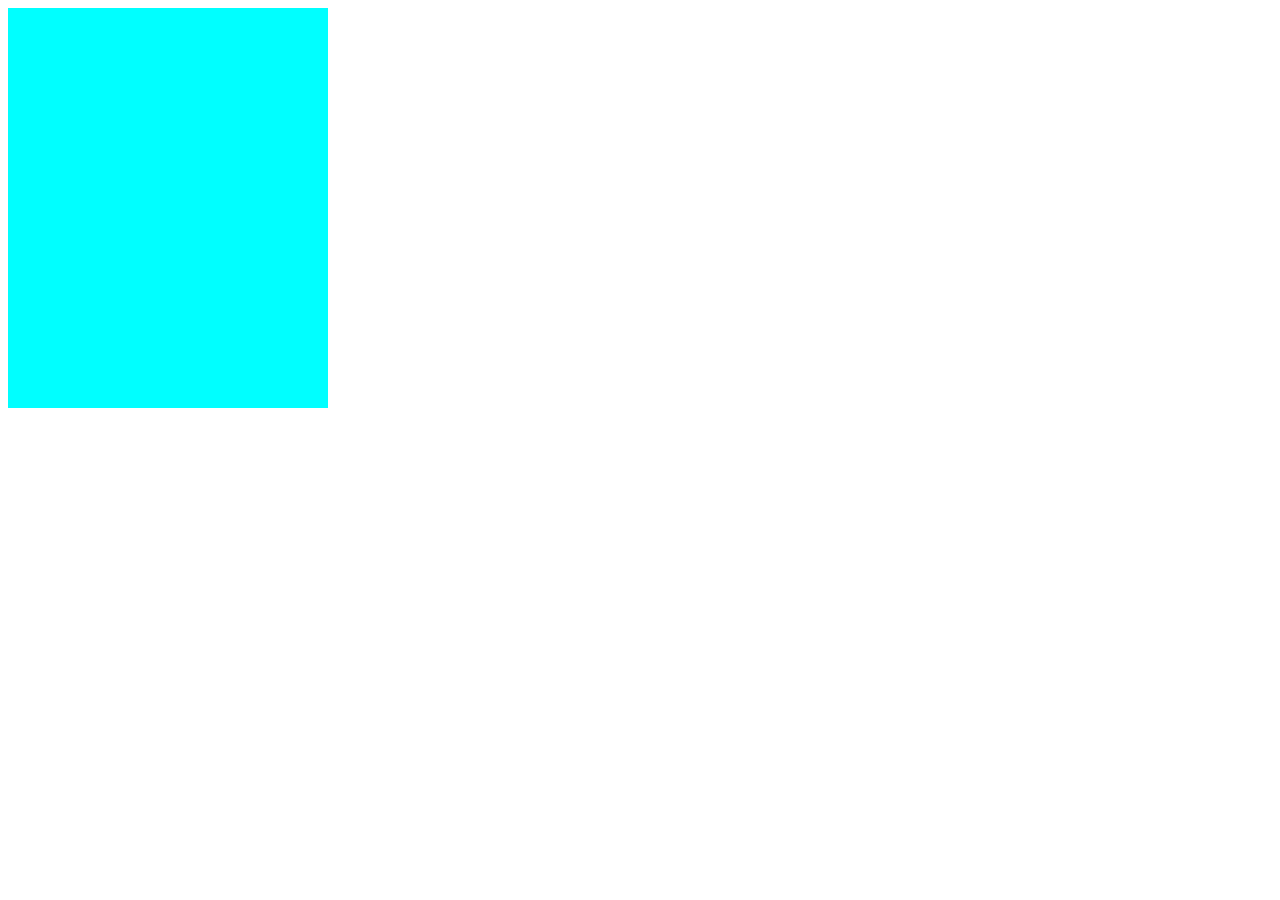
==== p1-linkedin-resume-templates/index.html @ e0417543 "Raju Instruction doc completed and made some changes in harsha and prudvi docs" ====
<!DOCTYPE html>
<html lang="en">

<head>
    <meta charset="UTF-8">
    <meta name="viewport" content="width=device-width, initial-scale=1.0">
    <title>Document</title>
    <style>
        .box {
            width: 320px;
            aspect-ratio: 32/40;
            background-color: aqua;
        }
    </style>
</head>

<body>
    <div class="box">

    </div>
</body>

</html>
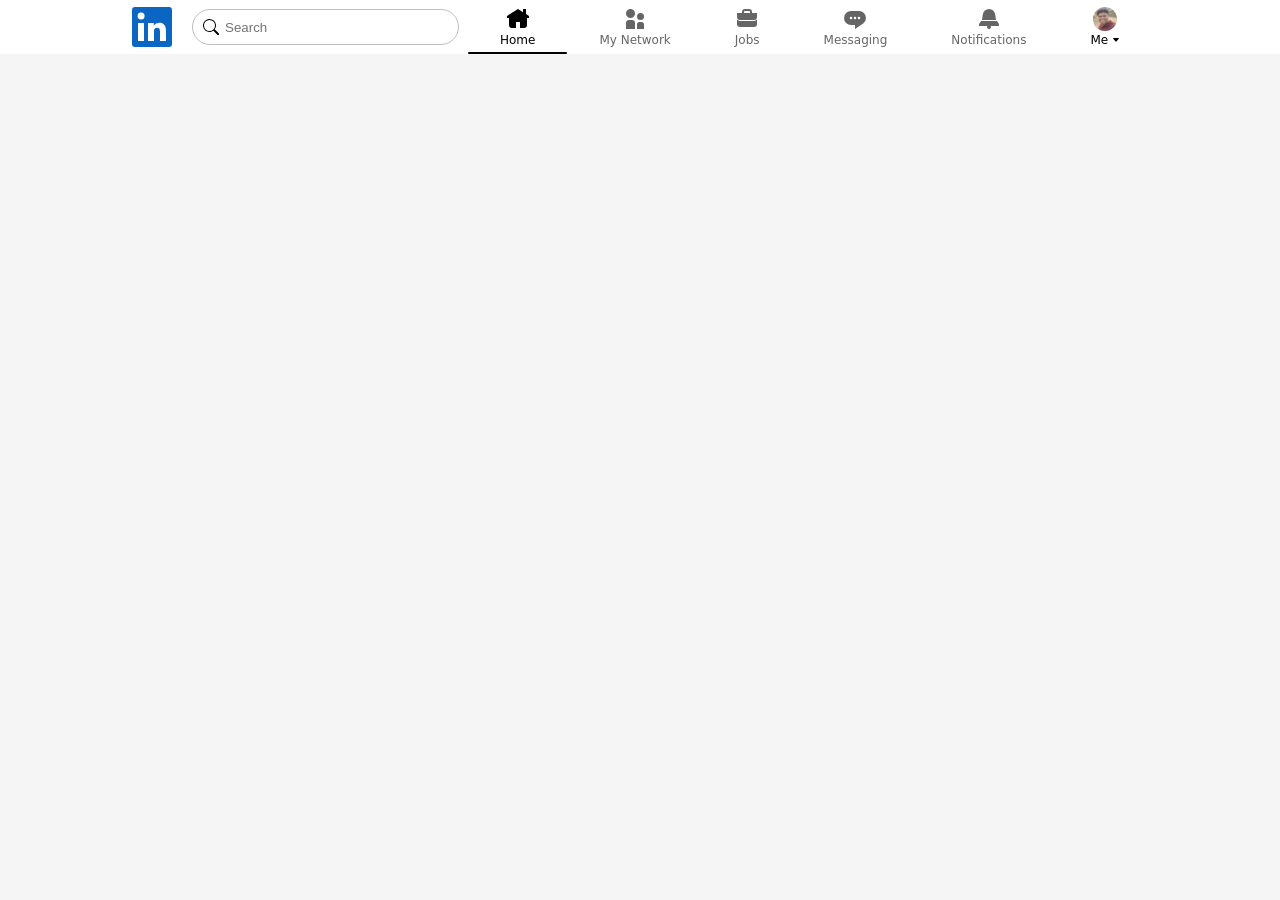
==== commit 124fdba2: "Header Completed" ====
--- a/p1-linkedin-resume-templates/index.html
+++ b/p1-linkedin-resume-templates/index.html
@@ -4,20 +4,85 @@
 <head>
     <meta charset="UTF-8">
     <meta name="viewport" content="width=device-width, initial-scale=1.0">
-    <title>Document</title>
-    <style>
-        .box {
-            width: 320px;
-            aspect-ratio: 32/40;
-            background-color: aqua;
-        }
-    </style>
+    <title>LinkedIn</title>
+    <link rel="stylesheet" href="styles/global.css">
+    <link rel="stylesheet" href="styles/header.css">
 </head>
 
 <body>
-    <div class="box">
-
-    </div>
+    <header class="linkedin-header">
+        <div class="logo-search-container">
+            <svg xmlns="http://www.w3.org/2000/svg" viewBox="0 0 24 24" data-supported-dps="24x24"
+                fill="rgb(10, 102, 194)" class="mercado-match" width="48" height="48" focusable="false">
+                <path
+                    d="M20.5 2h-17A1.5 1.5 0 002 3.5v17A1.5 1.5 0 003.5 22h17a1.5 1.5 0 001.5-1.5v-17A1.5 1.5 0 0020.5 2zM8 19H5v-9h3zM6.5 8.25A1.75 1.75 0 118.3 6.5a1.78 1.78 0 01-1.8 1.75zM19 19h-3v-4.74c0-1.42-.6-1.93-1.38-1.93A1.74 1.74 0 0013 14.19a.66.66 0 000 .14V19h-3v-9h2.9v1.3a3.11 3.11 0 012.7-1.4c1.55 0 3.36.86 3.36 3.66z">
+                </path>
+            </svg>
+            <div class="search-container">
+                <svg xmlns="http://www.w3.org/2000/svg" width="16" height="16" fill="currentColor" class="bi bi-search"
+                    viewBox="0 0 16 16">
+                    <path
+                        d="M11.742 10.344a6.5 6.5 0 1 0-1.397 1.398h-.001q.044.06.098.115l3.85 3.85a1 1 0 0 0 1.415-1.414l-3.85-3.85a1 1 0 0 0-.115-.1zM12 6.5a5.5 5.5 0 1 1-11 0 5.5 5.5 0 0 1 11 0" />
+                </svg>
+                <input type="text" placeholder="Search" class="search-input">
+            </div>
+        </div>
+        <ul class="nav-link-btns">
+            <li class="nav-links">
+                <svg xmlns="http://www.w3.org/2000/svg" viewBox="0 0 24 24" data-supported-dps="24x24"
+                    fill="currentColor" class="mercado-match" width="24" height="24" focusable="false">
+                    <path d="M23 9v2h-2v7a3 3 0 01-3 3h-4v-6h-4v6H6a3 3 0 01-3-3v-7H1V9l11-7 5 3.18V2h3v5.09z"></path>
+                </svg>
+                <span class="nav-link-span">Home</span>
+            </li>
+            <li class="nav-links">
+                <svg xmlns="http://www.w3.org/2000/svg" viewBox="0 0 24 24" data-supported-dps="24x24"
+                    fill="currentColor" class="mercado-match" width="24" height="24" focusable="false">
+                    <path
+                        d="M12 16v6H3v-6a3 3 0 013-3h3a3 3 0 013 3zm5.5-3A3.5 3.5 0 1014 9.5a3.5 3.5 0 003.5 3.5zm1 2h-2a2.5 2.5 0 00-2.5 2.5V22h7v-4.5a2.5 2.5 0 00-2.5-2.5zM7.5 2A4.5 4.5 0 1012 6.5 4.49 4.49 0 007.5 2z">
+                    </path>
+                </svg>
+                <span class="nav-link-span">My Network</span>
+            </li>
+            <li class="nav-links">
+                <svg xmlns="http://www.w3.org/2000/svg" viewBox="0 0 24 24" data-supported-dps="24x24"
+                    fill="currentColor" class="mercado-match" width="24" height="24" focusable="false">
+                    <path
+                        d="M17 6V5a3 3 0 00-3-3h-4a3 3 0 00-3 3v1H2v4a3 3 0 003 3h14a3 3 0 003-3V6zM9 5a1 1 0 011-1h4a1 1 0 011 1v1H9zm10 9a4 4 0 003-1.38V17a3 3 0 01-3 3H5a3 3 0 01-3-3v-4.38A4 4 0 005 14z">
+                    </path>
+                </svg>
+                <span class="nav-link-span">Jobs</span>
+            </li>
+            <li class="nav-links">
+                <svg xmlns="http://www.w3.org/2000/svg" viewBox="0 0 24 24" data-supported-dps="24x24"
+                    fill="currentColor" class="mercado-match" width="24" height="24" focusable="false">
+                    <path
+                        d="M16 4H8a7 7 0 000 14h4v4l8.16-5.39A6.78 6.78 0 0023 11a7 7 0 00-7-7zm-8 8.25A1.25 1.25 0 119.25 11 1.25 1.25 0 018 12.25zm4 0A1.25 1.25 0 1113.25 11 1.25 1.25 0 0112 12.25zm4 0A1.25 1.25 0 1117.25 11 1.25 1.25 0 0116 12.25z">
+                    </path>
+                </svg>
+                <span class="nav-link-span">Messaging</span>
+            </li>
+            <li class="nav-links">
+                <svg xmlns="http://www.w3.org/2000/svg" viewBox="0 0 24 24" data-supported-dps="24x24"
+                    fill="currentColor" class="mercado-match" width="24" height="24" focusable="false">
+                    <path
+                        d="M22 19h-8.28a2 2 0 11-3.44 0H2v-1a4.52 4.52 0 011.17-2.83l1-1.17h15.7l1 1.17A4.42 4.42 0 0122 18zM18.21 7.44A6.27 6.27 0 0012 2a6.27 6.27 0 00-6.21 5.44L5 13h14z">
+                    </path>
+                </svg>
+                <span class="nav-link-span">Notifications</span>
+            </li>
+            <li class="nav-links">
+                <img src="img/praveen-sir-img.jpg" alt="user-icon" class="user-icon">
+                <span class="nav-link-span">Me
+                    <svg xmlns="http://www.w3.org/2000/svg" width="8" height="8" fill="currentColor"
+                        class="bi bi-caret-down-fill" viewBox="0 0 16 16">
+                        <path
+                            d="M7.247 11.14 2.451 5.658C1.885 5.013 2.345 4 3.204 4h9.592a1 1 0 0 1 .753 1.659l-4.796 5.48a1 1 0 0 1-1.506 0z" />
+                    </svg>
+                </span>
+            </li>
+        </ul>
+    </header>
 </body>
 
 </html>
--- a/p1-linkedin-resume-templates/styles/global.css
+++ b/p1-linkedin-resume-templates/styles/global.css
@@ -0,0 +1,25 @@
+:root {
+    --white: white;
+    --grey: rgb(245, 245, 245);
+    --dark-grey: rgb(190, 190, 190);
+    --blue: rgb(10, 102, 194);
+    --black: black;
+}
+
+* {
+    margin: 0;
+    padding: 0;
+    box-sizing: border-box;
+}
+
+body {
+    background-color: var(--grey);
+    font-family: system-ui, -apple-system, BlinkMacSystemFont, 'Segoe UI', Roboto, Oxygen, Ubuntu, Cantarell, 'Open Sans', 'Helvetica Neue', sans-serif;
+}
+
+.buttons {
+    padding: 0.35rem 1rem;
+    border-radius: 32px;
+    font-size: 1rem;
+    font-weight: 600;
+}
--- a/p1-linkedin-resume-templates/styles/header.css
+++ b/p1-linkedin-resume-templates/styles/header.css
@@ -0,0 +1,90 @@
+.linkedin-header {
+    background-color: var(--white);
+    border-bottom: 1px solid var(--grey);
+    display: flex;
+    justify-content: space-between;
+    padding: 0 8rem;
+}
+
+.logo-search-container {
+    display: flex;
+    padding: 0.2rem 0;
+    align-items: center;
+    gap: 1rem;
+}
+
+.mercado-match {
+    cursor: pointer;
+}
+
+.search-container {
+    position: relative;
+}
+
+.bi.bi-search {
+    position: absolute;
+    top: 50%;
+    left: 7%;
+    transform: translate(-50%, -50%);
+}
+
+.search-input {
+    width: 100%;
+    height: 100%;
+    padding: 0.6rem 4rem 0.6rem 2rem;
+    border-radius: 64px;
+    border: 1px solid var(--dark-grey);
+}
+
+.nav-link-btns {
+    display: flex;
+    list-style: none;
+    align-items: center;
+}
+
+.nav-links {
+    display: flex;
+    flex-direction: column;
+    align-items: center;
+    justify-content: center;
+    opacity: 0.6;
+    gap: 0.1rem;
+    height: 100%;
+    padding: 0 2rem;
+    cursor: pointer;
+    transition: all 0.3s ease-in-out;
+}
+
+.nav-links:hover {
+    opacity: 1;
+}
+
+.nav-links:first-child {
+    opacity: 1;
+    position: relative;
+}
+
+.nav-links:first-child::before {
+    content: '';
+    position: absolute;
+    bottom: 0;
+    left: 0;
+    width: 100%;
+    height: 2px;
+    border-radius: 8px;
+    background-color: var(--black);
+}
+
+.nav-links:last-child {
+    opacity: 1;
+}
+
+.user-icon {
+    width: 24px;
+    aspect-ratio: 1/1;
+    border-radius: 50%;
+}
+
+.nav-link-span {
+    font-size: 0.75rem;
+}
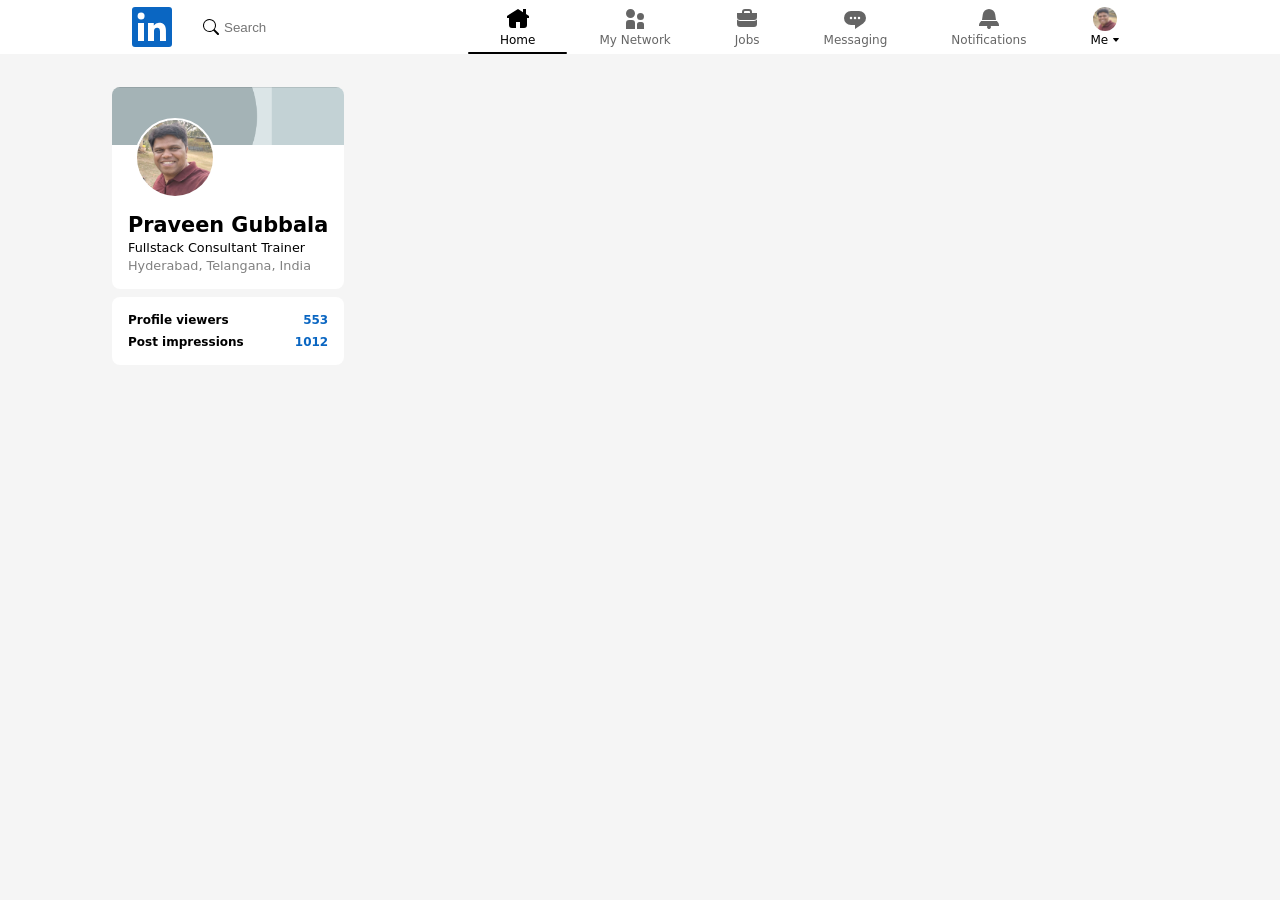
==== commit 101ef080: "user profile section completed and added button styles, global styles" ====
--- a/p1-linkedin-resume-templates/index.html
+++ b/p1-linkedin-resume-templates/index.html
@@ -7,6 +7,7 @@
     <title>LinkedIn</title>
     <link rel="stylesheet" href="styles/global.css">
     <link rel="stylesheet" href="styles/header.css">
+    <link rel="stylesheet" href="styles/index.css">
 </head>
 
 <body>
@@ -72,7 +73,7 @@
                 <span class="nav-link-span">Notifications</span>
             </li>
             <li class="nav-links">
-                <img src="img/praveen-sir-img.jpg" alt="user-icon" class="user-icon">
+                <img src="img/praveen-sir-img.jpg" alt="user-icon" class="nav-user-icon">
                 <span class="nav-link-span">Me
                     <svg xmlns="http://www.w3.org/2000/svg" width="8" height="8" fill="currentColor"
                         class="bi bi-caret-down-fill" viewBox="0 0 16 16">
@@ -83,6 +84,39 @@
             </li>
         </ul>
     </header>
+    <main class="main-section">
+        <section class="user-profile-section">
+            <div class="user-profile">
+                <div class="profile-logo-banner-container">
+                    <a href="user-profile.html">
+                        <img class="profile-banner" src="img/profile-banner.png" alt="">
+                    </a>
+                    <a href="user-profile.html">
+                        <img class="profile-logo" src="img/praveen-sir-img.jpg" alt="">
+                    </a>
+                </div>
+                <a class="profile-details" href="user-profile.html">
+                    <h3 class="profile-user-name">Praveen Gubbala</h3>
+                    <p class="profile-user-role">Fullstack Consultant Trainer</p>
+                    <p class="profile-user-place">Hyderabad, Telangana, India</p>
+                </a>
+            </div>
+            <div class="user-analytics-section">
+                <div class="user-analytics">
+                    <h4 class="analytics-heading">Profile viewers</h4>
+                    <span class="analytics-values">553</span>
+                </div>
+                <div class="user-analytics">
+                    <h4 class="analytics-heading">Post impressions</h4>
+                    <span class="analytics-values">1012</span>
+                </div>
+            </div>
+        </section>
+        <section class="posts-section">
+            <div class="upload-posts-container"></div>
+            <div class="posts-section"></div>
+        </section>
+    </main>
 </body>
 
 </html>
--- a/p1-linkedin-resume-templates/styles/global.css
+++ b/p1-linkedin-resume-templates/styles/global.css
@@ -1,9 +1,10 @@
 :root {
     --white: white;
     --grey: rgb(245, 245, 245);
-    --dark-grey: rgb(190, 190, 190);
+    --border-grey: rgb(220, 220, 220);
     --blue: rgb(10, 102, 194);
     --black: black;
+    --border-radius: 8px;
 }
 
 * {
--- a/p1-linkedin-resume-templates/styles/header.css
+++ b/p1-linkedin-resume-templates/styles/header.css
@@ -1,4 +1,6 @@
 .linkedin-header {
+    position: sticky;
+    top: 0;
     background-color: var(--white);
     border-bottom: 1px solid var(--grey);
     display: flex;
@@ -71,7 +73,7 @@
     left: 0;
     width: 100%;
     height: 2px;
-    border-radius: 8px;
+    border-radius: var(--border-radius);
     background-color: var(--black);
 }
 
@@ -79,7 +81,7 @@
     opacity: 1;
 }
 
-.user-icon {
+.nav-user-icon {
     width: 24px;
     aspect-ratio: 1/1;
     border-radius: 50%;
--- a/p1-linkedin-resume-templates/styles/index.css
+++ b/p1-linkedin-resume-templates/styles/index.css
@@ -0,0 +1,100 @@
+.main-section {
+    padding: 2rem 7rem;
+    display: grid;
+    grid-template-columns: 1fr 3fr 1.5fr;
+    gap: 1.5rem;
+}
+
+.user-profile-section {
+    display: flex;
+    flex-direction: column;
+    justify-content: space-between;
+    gap: 0.5rem;
+}
+
+.user-profile {
+    border-radius: 8px;
+    border: 1px solid var(--dark-grey);
+    background-color: var(--white);
+    overflow: hidden;
+}
+
+.profile-logo-banner-container {
+    position: relative;
+    flex: 1;
+}
+
+.profile-banner {
+    width: 100%;
+    height: 100%;
+}
+
+.profile-logo {
+    width: 80px;
+    aspect-ratio: 1/1;
+    border: 2px solid white;
+    position: absolute;
+    top: 50%;
+    left: 10%;
+    border-radius: 50%;
+}
+
+.profile-details {
+    margin-top: 3rem;
+    padding: 1rem;
+    flex: 2;
+    display: flex;
+    flex-direction: column;
+    gap: 0.2rem;
+    text-decoration: none;
+}
+
+.profile-user-name {
+    font-weight: 600;
+    font-size: 1.3rem;
+    white-space: nowrap;
+    color: var(--black);
+}
+
+.profile-user-role {
+    font-size: 0.8rem;
+    color: var(--black);
+}
+
+.profile-user-place {
+    font-size: 0.8rem;
+    color: grey;
+}
+
+.user-analytics-section {
+    border: 1px solid var(--dark-grey);
+    background-color: var(--white);
+    border-radius: 8px;
+    padding: 1rem;
+    display: flex;
+    justify-content: space-between;
+    flex-direction: column;
+    gap: 8px;
+}
+
+.user-analytics {
+    display: flex;
+    justify-content: space-between;
+    align-items: center;
+}
+
+.user-analytics:hover {
+    text-decoration: underline;
+    cursor: pointer;
+}
+
+.analytics-heading {
+    font-size: 0.75rem;
+    font-weight: 600;
+}
+
+.analytics-values {
+    color: var(--blue);
+    font-size: 0.75rem;
+    font-weight: 600;
+}
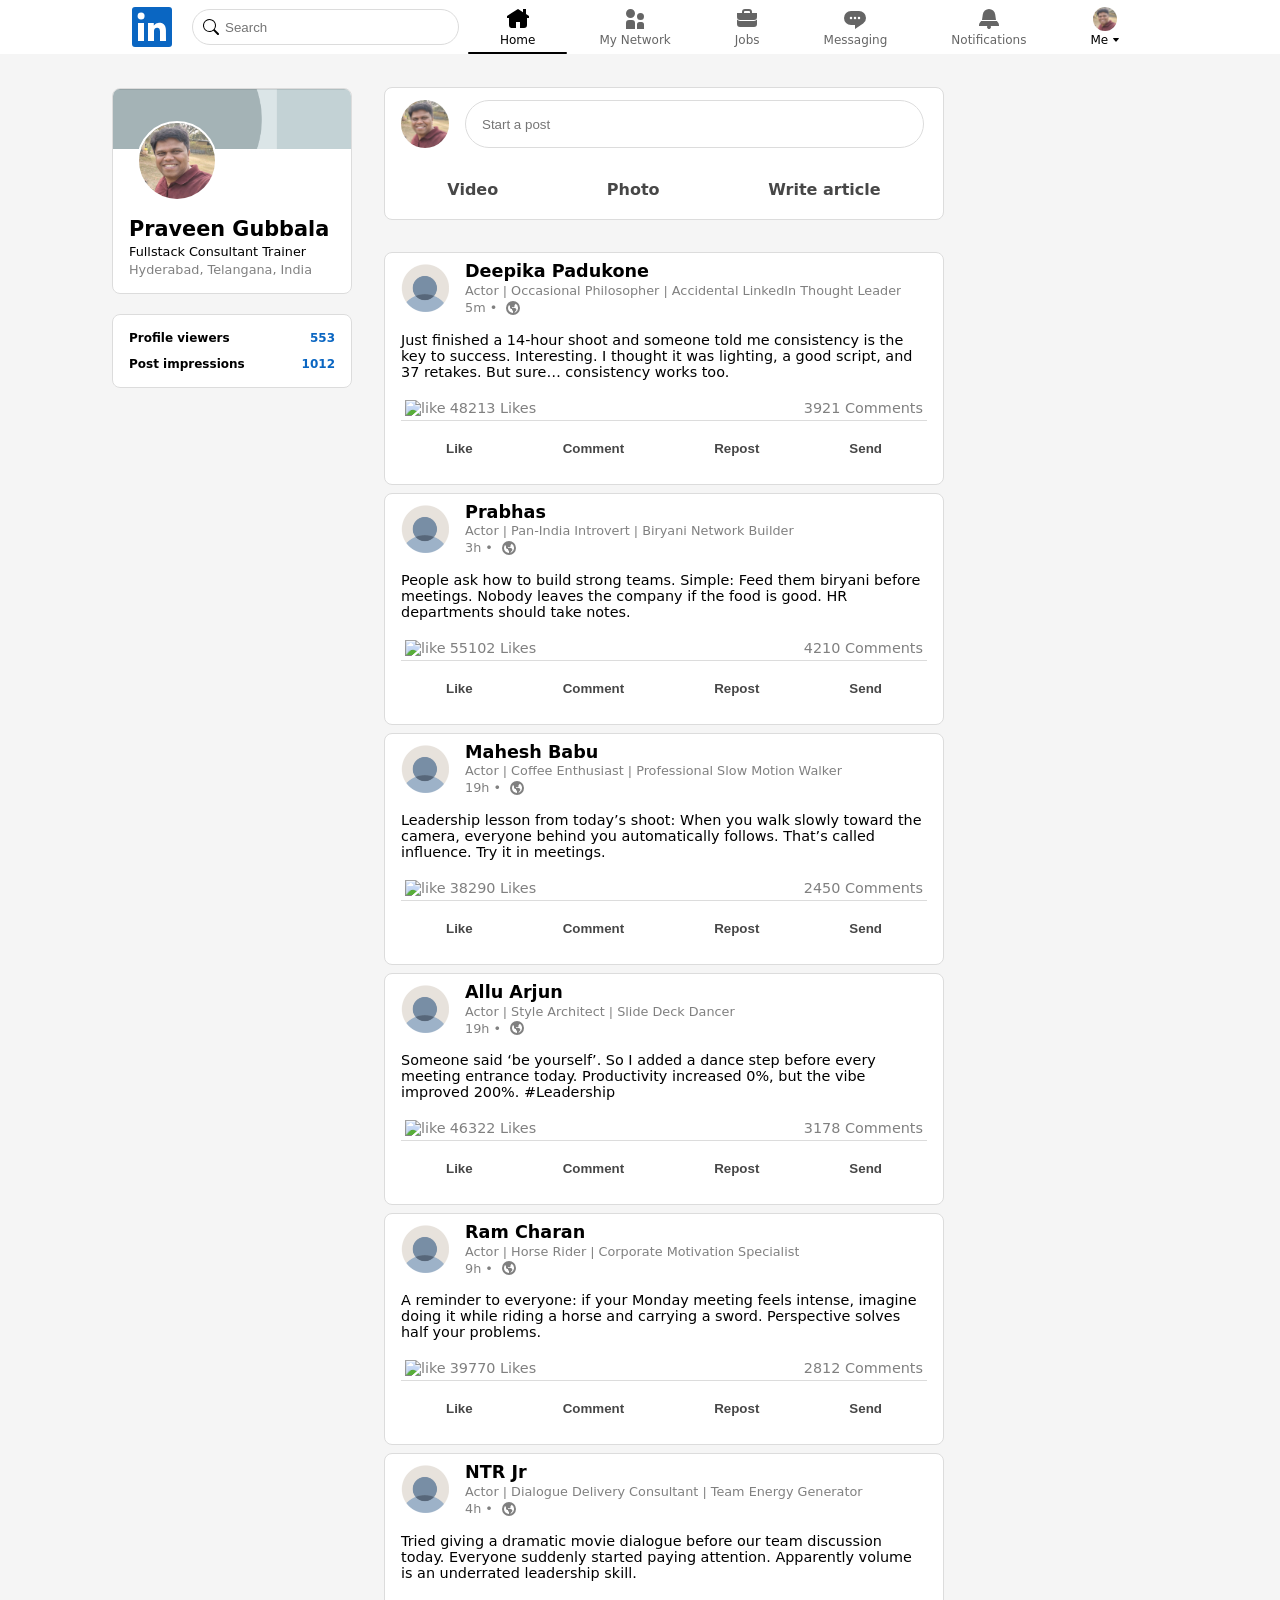
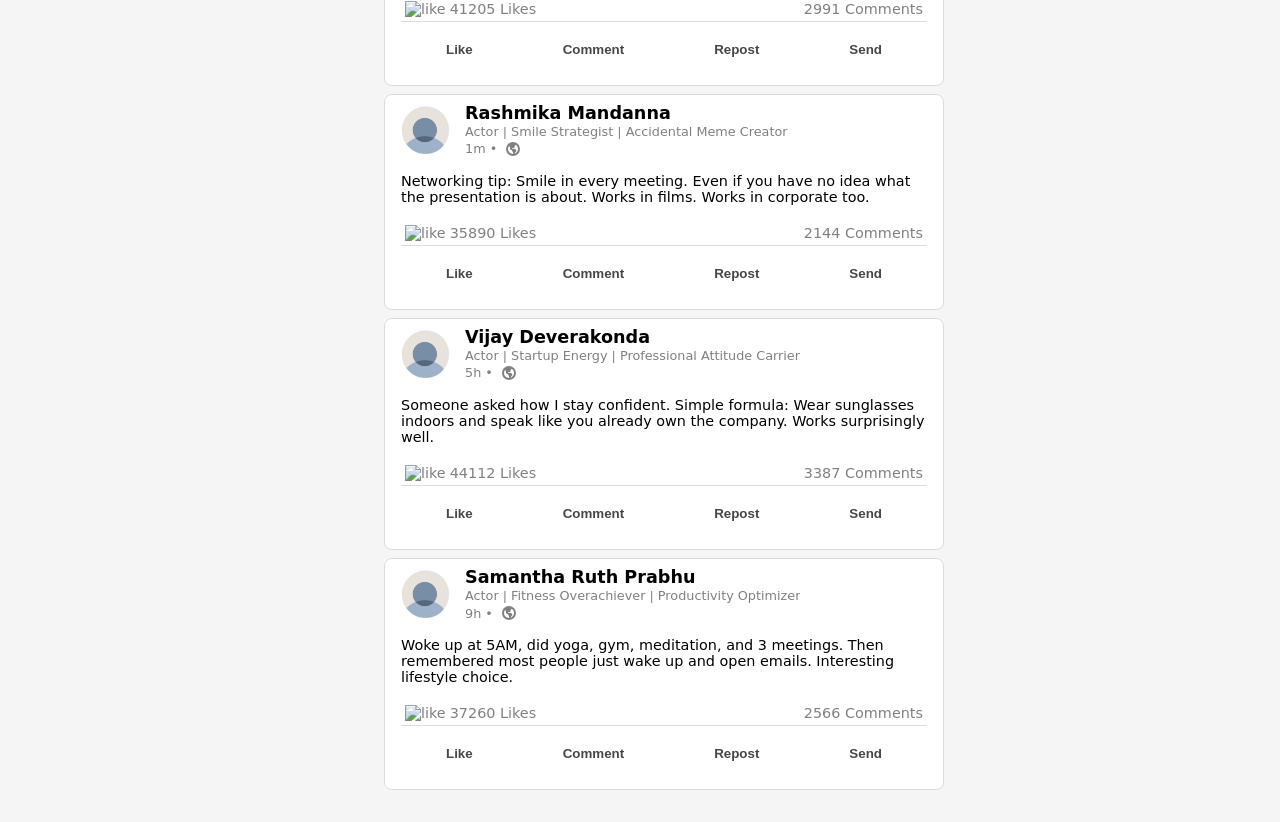
==== commit 806de9c3: "index page completed" ====
--- a/p1-linkedin-resume-templates/index.html
+++ b/p1-linkedin-resume-templates/index.html
@@ -4,10 +4,13 @@
 <head>
     <meta charset="UTF-8">
     <meta name="viewport" content="width=device-width, initial-scale=1.0">
-    <title>LinkedIn</title>
+    <title>Feed | LinkedIn</title>
+    <link rel="icon" type="image/svg+xml" href="https://static.licdn.com/aero-v1/sc/h/akt4ae504epesldzj74dzred8"
+        id="favicon-svg">
     <link rel="stylesheet" href="styles/global.css">
     <link rel="stylesheet" href="styles/header.css">
     <link rel="stylesheet" href="styles/index.css">
+    <link rel="stylesheet" href="styles/posts.css">
 </head>
 
 <body>
@@ -113,10 +116,28 @@
             </div>
         </section>
         <section class="posts-section">
-            <div class="upload-posts-container"></div>
-            <div class="posts-section"></div>
+            <div class="upload-posts-container">
+                <div class="post-input-container">
+                    <img src="img/praveen-sir-img.jpg" alt="" class="post-input-user-logo">
+                    <input type="text" class="post-input" placeholder="Start a post">
+                </div>
+                <div class="upload-post-options">
+                    <div class="post-option">
+                        <span>Video</span>
+                    </div>
+                    <div class="post-option">
+                        <span>Photo</span>
+                    </div>
+                    <div class="post-option">
+                        <span>Write article</span>
+                    </div>
+                </div>
+            </div>
+            <div class="posts-feed">
+            </div>
         </section>
     </main>
+    <script src="scripts/posts.js"></script>
 </body>
 
 </html>
--- a/p1-linkedin-resume-templates/styles/global.css
+++ b/p1-linkedin-resume-templates/styles/global.css
@@ -14,6 +14,7 @@
 }
 
 body {
+    position: relative;
     background-color: var(--grey);
     font-family: system-ui, -apple-system, BlinkMacSystemFont, 'Segoe UI', Roboto, Oxygen, Ubuntu, Cantarell, 'Open Sans', 'Helvetica Neue', sans-serif;
 }
--- a/p1-linkedin-resume-templates/styles/header.css
+++ b/p1-linkedin-resume-templates/styles/header.css
@@ -6,6 +6,7 @@
     display: flex;
     justify-content: space-between;
     padding: 0 8rem;
+    z-index: 1;
 }
 
 .logo-search-container {
@@ -35,7 +36,7 @@
     height: 100%;
     padding: 0.6rem 4rem 0.6rem 2rem;
     border-radius: 64px;
-    border: 1px solid var(--dark-grey);
+    border: 1px solid var(--border-grey);
 }
 
 .nav-link-btns {
--- a/p1-linkedin-resume-templates/styles/index.css
+++ b/p1-linkedin-resume-templates/styles/index.css
@@ -1,8 +1,8 @@
 .main-section {
     padding: 2rem 7rem;
     display: grid;
-    grid-template-columns: 1fr 3fr 1.5fr;
-    gap: 1.5rem;
+    grid-template-columns: 240px 560px;
+    gap: 2rem;
 }
 
 .user-profile-section {
@@ -10,11 +10,14 @@
     flex-direction: column;
     justify-content: space-between;
     gap: 0.5rem;
+    max-height: 300px;
+    position: sticky;
+    top: 5.5rem;
 }
 
 .user-profile {
     border-radius: 8px;
-    border: 1px solid var(--dark-grey);
+    border: 1px solid var(--border-grey);
     background-color: var(--white);
     overflow: hidden;
 }
@@ -67,14 +70,14 @@
 }
 
 .user-analytics-section {
-    border: 1px solid var(--dark-grey);
+    border: 1px solid var(--border-grey);
     background-color: var(--white);
     border-radius: 8px;
     padding: 1rem;
     display: flex;
     justify-content: space-between;
     flex-direction: column;
-    gap: 8px;
+    gap: 0.75rem;
 }
 
 .user-analytics {
@@ -97,4 +100,59 @@
     color: var(--blue);
     font-size: 0.75rem;
     font-weight: 600;
+}
+
+.posts-section {
+    display: flex;
+    flex-direction: column;
+    gap: 2rem;
+}
+
+.upload-posts-container {
+    border-radius: 8px;
+    background-color: var(--white);
+    border: 1px solid var(--border-grey);
+    overflow: hidden;
+    display: flex;
+    flex-direction: column;
+}
+
+.post-input-container {
+    display: flex;
+    flex: 1;
+    padding: 0.75rem 1rem;
+    gap: 1rem;
+}
+
+.post-input-user-logo {
+    width: 48px;
+    aspect-ratio: 1/1;
+    border-radius: 50%;
+}
+
+.post-input {
+    padding: 0rem 17rem 0rem 1rem;
+    border-radius: 32px;
+    font-weight: 500;
+    border: 1px solid var(--border-grey);
+}
+
+.upload-post-options {
+    display: flex;
+    align-items: center;
+    justify-content: space-around;
+    flex: 1;
+    padding: 0.5rem;
+}
+
+.post-option {
+    padding: 0.75rem 2rem;
+    color: rgb(71, 71, 71);
+    font-weight: 600;
+    cursor: pointer;
+    transition: all 0.3s ease-in-out;
+}
+
+.post-option:hover {
+    background-color: var(--grey);
 }
--- a/p1-linkedin-resume-templates/styles/posts.css
+++ b/p1-linkedin-resume-templates/styles/posts.css
@@ -0,0 +1,117 @@
+.posts-feed {
+    overflow: hidden;
+    display: flex;
+    flex-direction: column;
+    gap: 0.5rem;
+}
+
+.post-item {
+    border-radius: 8px;
+    border: 1px solid var(--border-grey);
+    background-color: var(--white);
+    display: flex;
+    flex-direction: column;
+}
+
+.post-item>* {
+    padding: 0.5rem 1rem;
+}
+
+.post-header {
+    flex: 1;
+    display: flex;
+    align-items: center;
+    gap: 1rem;
+    cursor: pointer;
+}
+
+.author-img {
+    width: 48px;
+    height: 48px;
+    aspect-ratio: 1/1;
+    border-radius: 50%;
+}
+
+.post-author-logo {
+    width: 100%;
+    height: 100%;
+}
+
+.author-details {
+    display: flex;
+    flex-direction: column;
+    gap: 0.1rem;
+}
+
+.author-name {
+    font-size: 1.1rem;
+    font-weight: 600;
+}
+
+.author-tagline,
+.post-time {
+    font-weight: 400;
+    font-size: 0.8rem;
+    color: gray;
+    display: flex;
+    align-items: center;
+    text-overflow: ellipsis;
+    overflow: hidden;
+    gap: 0.5rem;
+}
+
+.post-content {
+    flex: 2;
+    font-size: 0.9rem;
+}
+
+.post-engagements {
+    flex: 1;
+    display: flex;
+    flex-direction: column;
+}
+
+.engagements {
+    display: flex;
+    justify-content: space-between;
+    padding: 0.25rem;
+    border-bottom: 1px solid var(--border-grey);
+}
+
+.likes,
+.comments {
+    color: gray;
+    cursor: pointer;
+    font-size: 0.9rem;
+    display: flex;
+    align-items: center;
+    justify-content: center;
+    gap: 0.25rem;
+}
+
+.likes:hover,
+.comments:hover {
+    color: var(--blue);
+    text-decoration: underline;
+}
+
+.engagement-btns-card {
+    padding: 0.5rem 0;
+    display: flex;
+    justify-content: space-around;
+    align-items: center;
+}
+
+.engagement-btns {
+    padding: 0.75rem 2rem;
+    font-weight: 600;
+    color: rgb(71, 71, 71);
+    border: none;
+    background: none;
+    cursor: pointer;
+    transition: all 0.3s ease-in-out;
+}
+
+.engagement-btns:hover {
+    background-color: var(--grey);
+}
